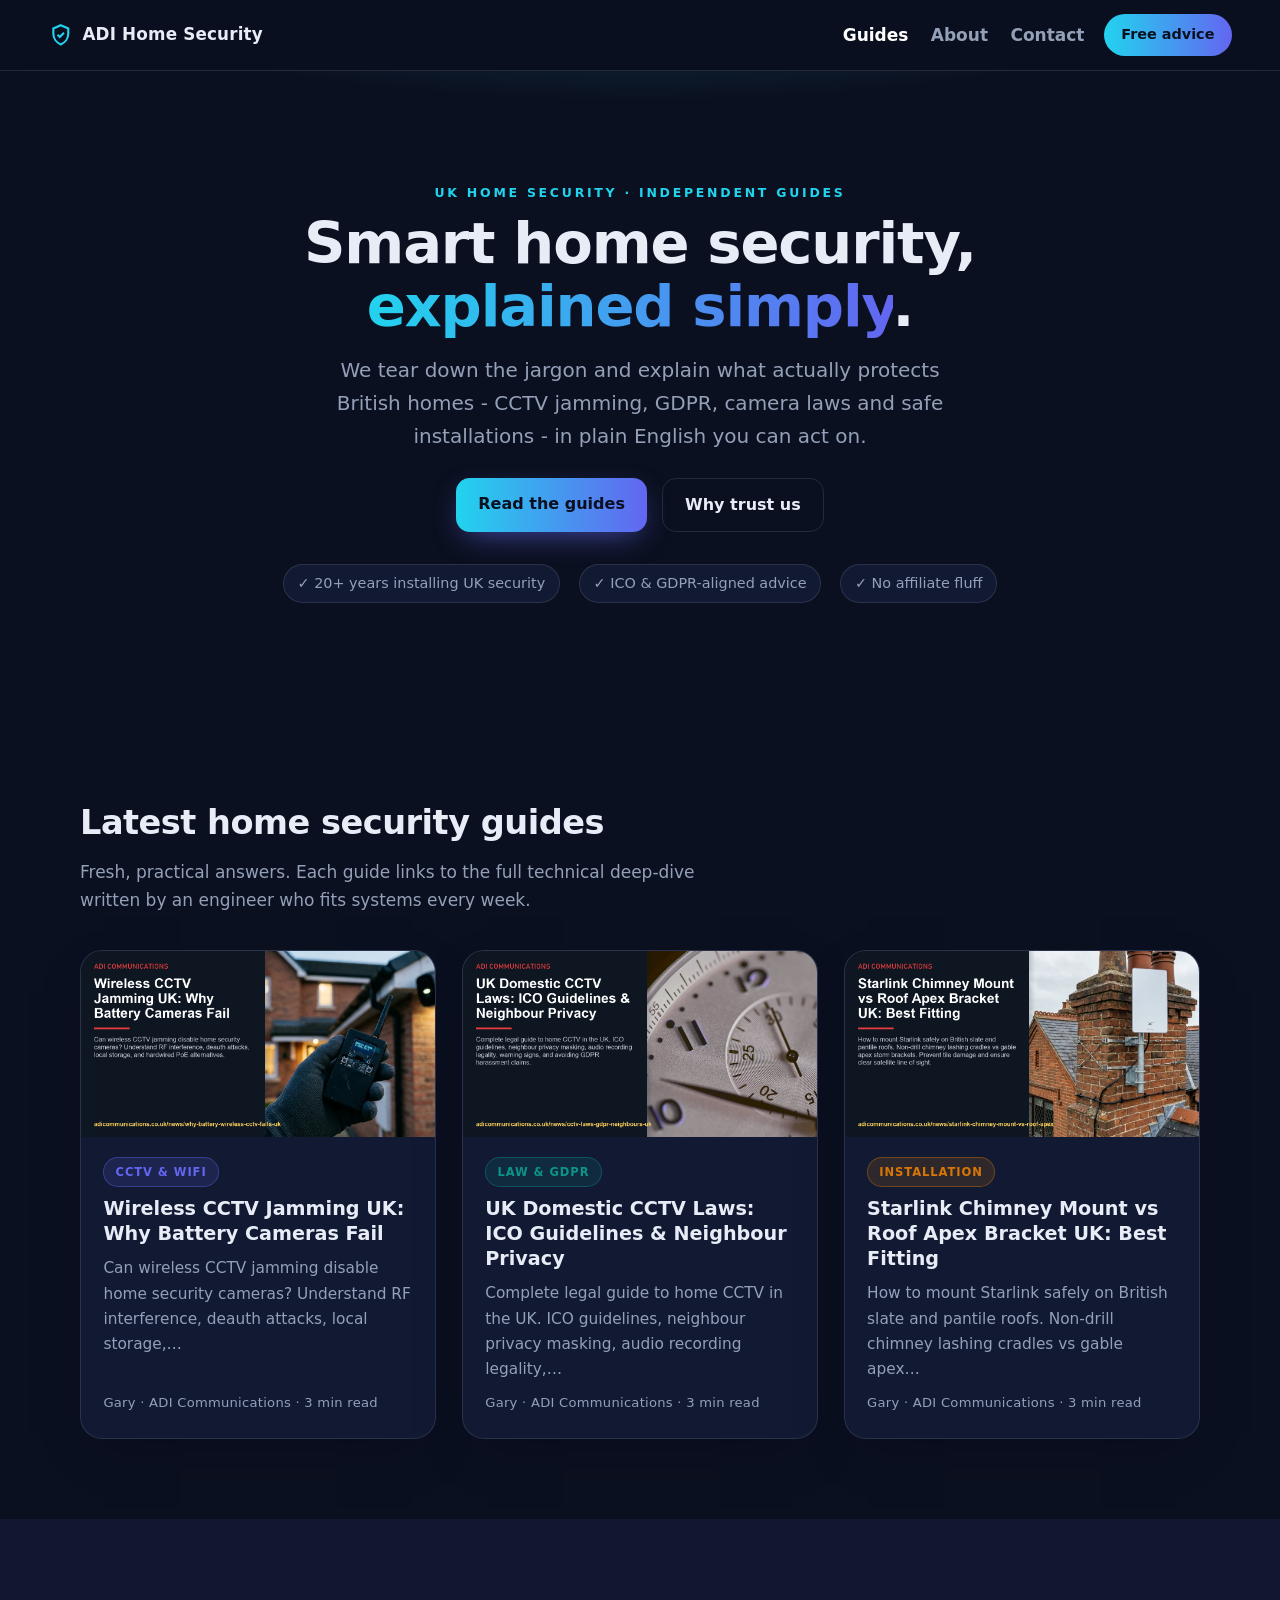
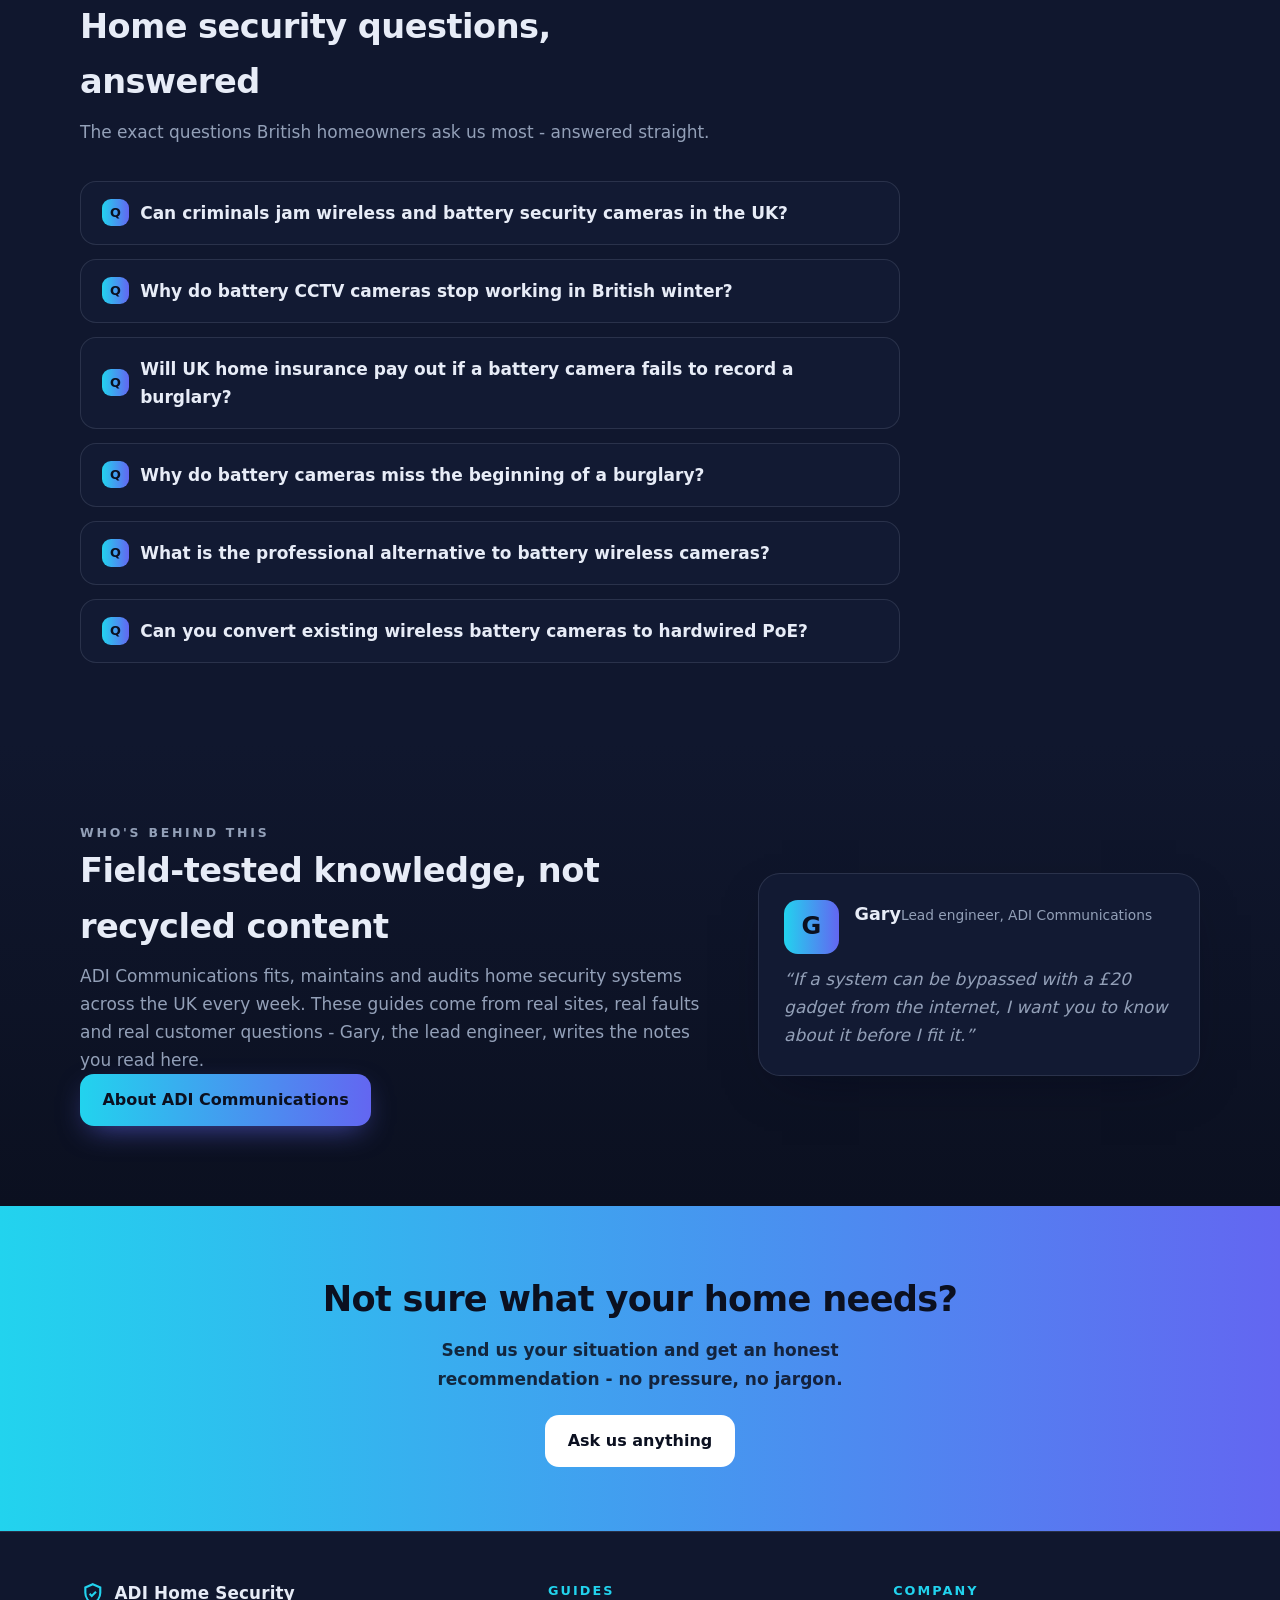
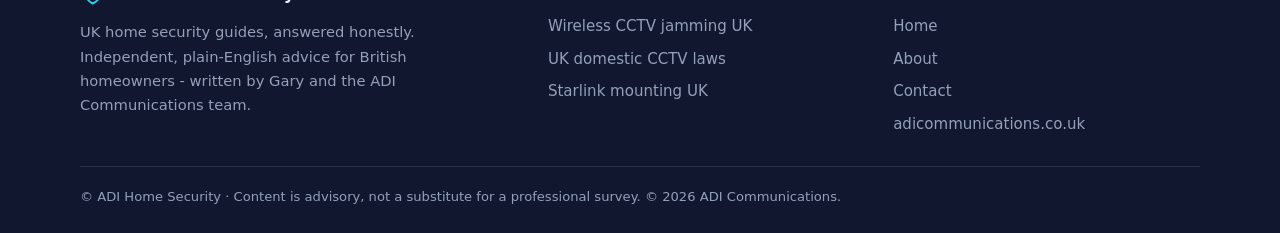
==== index.html @ a8832804 "publish index.html" ====
<!doctype html>
<html lang="en-GB">
<head>
<meta charset="utf-8">
<meta name="viewport" content="width=device-width,initial-scale=1">
<title>ADI Home Security - UK home security guides, answered honestly</title>
<meta name="description" content="Independent UK home security guides: CCTV jamming, GDPR camera laws, Starlink mounting and more - explained in plain English by ADI Communications.">
<link rel="canonical" href="https://aiagent1510.github.io/home-security/">
<meta name="robots" content="index, follow, max-image-preview:large">
<meta name="theme-color" content="#0b1020">
<meta property="og:type" content="website">
<meta property="og:site_name" content="ADI Home Security">
<meta property="og:title" content="ADI Home Security - UK home security guides, answered honestly">
<meta property="og:description" content="Independent UK home security guides: CCTV jamming, GDPR camera laws, Starlink mounting and more - explained in plain English by ADI Communications.">
<meta property="og:url" content="https://aiagent1510.github.io/home-security/">
<meta property="og:image" content="https://aiagent1510.github.io/home-security/assets/og-home.png">
<meta property="og:locale" content="en_GB">
<meta name="twitter:card" content="summary_large_image">
<meta name="twitter:title" content="ADI Home Security - UK home security guides, answered honestly">
<meta name="twitter:description" content="Independent UK home security guides: CCTV jamming, GDPR camera laws, Starlink mounting and more - explained in plain English by ADI Communications.">
<meta name="twitter:image" content="https://aiagent1510.github.io/home-security/assets/og-home.png">
<link rel="icon" href="assets/favicon.svg" type="image/svg+xml">
<link rel="stylesheet" href="assets/style.css">
<link rel="alternate" type="application/rss+xml" title="ADI Home Security" href="https://aiagent1510.github.io/home-security/feed.xml">
<script type="application/ld+json">[{"@context":"https://schema.org","@type":"WebSite","name":"ADI Home Security","url":"https://aiagent1510.github.io/home-security","inLanguage":"en-GB","publisher":{"@type":"Organization","name":"ADI Communications","url":"https://adicommunications.co.uk/"}},{"@context":"https://schema.org","@type":"Organization","name":"ADI Communications","url":"https://adicommunications.co.uk/","logo":{"@type":"ImageObject","url":"https://aiagent1510.github.io/home-security/assets/favicon.svg"},"sameAs":["https://adicommunications.co.uk/","https://cctvinstaller.tumblr.com/"]},{"@context":"https://schema.org","@type":"FAQPage","mainEntity":[{"@type":"Question","name":"Can criminals jam wireless and battery security cameras in the UK?","acceptedAnswer":{"@type":"Answer","text":"Yes. Portable 2.4GHz radio frequency jammers and de-authentication transmitters flood the unlicensed wireless spectrum with disconnect packets. This severs the camera's communication with the broadband router before cloud video upload starts, preventing alerts and leaving zero evidence."}},{"@type":"Question","name":"Why do battery CCTV cameras stop working in British winter?","acceptedAnswer":{"@type":"Answer","text":"Low temperatures thicken the liquid electrolyte in lithium-ion cells, increasing internal resistance and accelerating voltage drop under load. Furthermore, battery management firmware disables solar and mains charging below 0°C to prevent permanent lithium plating, causing battery cameras to deplete rapidly in cold snaps."}},{"@type":"Question","name":"Will UK home insurance pay out if a battery camera fails to record a burglary?","acceptedAnswer":{"@type":"Answer","text":"Standard claims are settled based on physical evidence of forced entry, but policies with specific CCTV warranties require declared security systems to be maintained in working order. If equipment was uncharged or unmaintained, loss adjusters may review policy condition compliance. Check your individual policy schedule."}},{"@type":"Question","name":"Why do battery cameras miss the beginning of a burglary?","acceptedAnswer":{"@type":"Answer","text":"To conserve battery power, wireless cameras sleep until their passive infrared sensor detects thermal movement. Waking the camera, establishing a Wi-Fi handshake, and negotiating cloud encryption takes two to four seconds, by which time an intruder has already walked past the lens."}},{"@type":"Question","name":"What is the professional alternative to battery wireless cameras?","acceptedAnswer":{"@type":"Answer","text":"Hardwired Power over Ethernet Cat6 cameras powered continuously by a central Network Video Recorder. Solid copper cabling isolates video data from over-the-air RF interference, operates down to minus 30 degrees Celsius, records 24/7 without cloud subscriptions, and provides high-bitrate 4K colour night surveillance."}},{"@type":"Question","name":"Can you convert existing wireless battery cameras to hardwired PoE?","acceptedAnswer":{"@type":"Answer","text":"Generally no. Consumer battery cameras lack an RJ45 Ethernet port. The sensible approach is replacing vulnerable exterior perimeter cameras with commercial PoE 4K IP cameras while retaining a wireless video doorbell purely for daytime visitor convenience."}}]}]</script>
</head>
<body>
<header class="sitehead">
  <a class="brand" href="index.html" aria-label="ADI Home Security home">
    <svg class="logo" viewBox="0 0 24 24" fill="none" stroke="currentColor" stroke-width="2" aria-hidden="true"><path d="M12 3l7 3v5c0 4.5-3 8.4-7 10-4-1.6-7-5.5-7-10V6l7-3z"/><path d="M9 12l2 2 4-4"/></svg>
    <span>ADI Home Security</span>
  </a>
  <nav class="nav" aria-label="Main">
    <a href="index.html" class="on">Guides</a>
    <a href="about.html" class="">About</a>
    <a href="contact.html" class="">Contact</a>
  </nav>
  <a class="cta" href="contact.html">Free advice</a>
</header>

<main>
<section class="hero">
  <div class="glow" aria-hidden="true"></div>
  <div class="hero-in">
    <p class="eyebrow">UK Home Security · Independent Guides</p>
    <h1>Smart home security, <span class="grad">explained simply</span>.</h1>
    <p class="lede">We tear down the jargon and explain what actually protects British homes - CCTV jamming, GDPR, camera laws and safe installations - in plain English you can act on.</p>
    <div class="hero-actions">
      <a class="btn btn-primary" href="#guides">Read the guides</a>
      <a class="btn btn-ghost" href="about.html">Why trust us</a>
    </div>
    <div class="trust" aria-label="Reasons to trust ADI">
      <span>✓ 20+ years installing UK security</span>
      <span>✓ ICO &amp; GDPR-aligned advice</span>
      <span>✓ No affiliate fluff</span>
    </div>
  </div>
</section>

<section class="band" aria-label="Guides">
  <div class="wrap">
    <div class="sec-head">
      <h2 id="guides">Latest home security guides</h2>
      <p>Fresh, practical answers. Each guide links to the full technical deep-dive written by an engineer who fits systems every week.</p>
    </div>
    <div class="grid"><article class="card">
  <a class="card-img" href="news/why-battery-wireless-cctv-fails-uk/" aria-label="Read: Wireless CCTV Jamming UK: Why Battery Cameras Fail"><img src="assets/og-why-battery-wireless-cctv-fails-uk.png" alt="Wireless CCTV Jamming UK: Why Battery Cameras Fail" loading="lazy" width="1200" height="630"></a>
  <div class="card-body">
    <span class="chip" style="--c:#6366f1">CCTV &amp; WiFi</span>
    <h3><a href="news/why-battery-wireless-cctv-fails-uk/">Wireless CCTV Jamming UK: Why Battery Cameras Fail</a></h3>
    <p>Can wireless CCTV jamming disable home security cameras? Understand RF interference, deauth attacks, local storage,…</p>
    <div class="meta">Gary · ADI Communications · 3 min read</div>
  </div>
</article><article class="card">
  <a class="card-img" href="news/cctv-laws-gdpr-neighbours-uk/" aria-label="Read: UK Domestic CCTV Laws: ICO Guidelines &amp; Neighbour Privacy"><img src="assets/og-cctv-laws-gdpr-neighbours-uk.png" alt="UK Domestic CCTV Laws: ICO Guidelines &amp; Neighbour Privacy" loading="lazy" width="1200" height="630"></a>
  <div class="card-body">
    <span class="chip" style="--c:#0d9488">Law &amp; GDPR</span>
    <h3><a href="news/cctv-laws-gdpr-neighbours-uk/">UK Domestic CCTV Laws: ICO Guidelines &amp; Neighbour Privacy</a></h3>
    <p>Complete legal guide to home CCTV in the UK. ICO guidelines, neighbour privacy masking, audio recording legality,…</p>
    <div class="meta">Gary · ADI Communications · 3 min read</div>
  </div>
</article><article class="card">
  <a class="card-img" href="news/starlink-chimney-mount-vs-roof-apex/" aria-label="Read: Starlink Chimney Mount vs Roof Apex Bracket UK: Best Fitting"><img src="assets/og-starlink-chimney-mount-vs-roof-apex.png" alt="Starlink Chimney Mount vs Roof Apex Bracket UK: Best Fitting" loading="lazy" width="1200" height="630"></a>
  <div class="card-body">
    <span class="chip" style="--c:#d97706">Installation</span>
    <h3><a href="news/starlink-chimney-mount-vs-roof-apex/">Starlink Chimney Mount vs Roof Apex Bracket UK: Best Fitting</a></h3>
    <p>How to mount Starlink safely on British slate and pantile roofs. Non-drill chimney lashing cradles vs gable apex…</p>
    <div class="meta">Gary · ADI Communications · 3 min read</div>
  </div>
</article></div>
  </div>
</section>

<section class="band alt" aria-label="Home security questions answered">
  <div class="wrap">
    <div class="sec-head">
      <h2>Home security questions, answered</h2>
      <p>The exact questions British homeowners ask us most - answered straight.</p>
    </div>
    <div class="faqlist"><details class="faq"><summary>Can criminals jam wireless and battery security cameras in the UK?</summary><p>Yes. Portable 2.4GHz radio frequency jammers and de-authentication transmitters flood the unlicensed wireless spectrum with disconnect packets. This severs the camera&#x27;s communication with the broadband router before cloud video upload starts, preventing alerts and leaving zero evidence.</p></details><details class="faq"><summary>Why do battery CCTV cameras stop working in British winter?</summary><p>Low temperatures thicken the liquid electrolyte in lithium-ion cells, increasing internal resistance and accelerating voltage drop under load. Furthermore, battery management firmware disables solar and mains charging below 0°C to prevent permanent lithium plating, causing battery cameras to deplete rapidly in cold snaps.</p></details><details class="faq"><summary>Will UK home insurance pay out if a battery camera fails to record a burglary?</summary><p>Standard claims are settled based on physical evidence of forced entry, but policies with specific CCTV warranties require declared security systems to be maintained in working order. If equipment was uncharged or unmaintained, loss adjusters may review policy condition compliance. Check your individual policy schedule.</p></details><details class="faq"><summary>Why do battery cameras miss the beginning of a burglary?</summary><p>To conserve battery power, wireless cameras sleep until their passive infrared sensor detects thermal movement. Waking the camera, establishing a Wi-Fi handshake, and negotiating cloud encryption takes two to four seconds, by which time an intruder has already walked past the lens.</p></details><details class="faq"><summary>What is the professional alternative to battery wireless cameras?</summary><p>Hardwired Power over Ethernet Cat6 cameras powered continuously by a central Network Video Recorder. Solid copper cabling isolates video data from over-the-air RF interference, operates down to minus 30 degrees Celsius, records 24/7 without cloud subscriptions, and provides high-bitrate 4K colour night surveillance.</p></details><details class="faq"><summary>Can you convert existing wireless battery cameras to hardwired PoE?</summary><p>Generally no. Consumer battery cameras lack an RJ45 Ethernet port. The sensible approach is replacing vulnerable exterior perimeter cameras with commercial PoE 4K IP cameras while retaining a wireless video doorbell purely for daytime visitor convenience.</p></details></div>
  </div>
</section>

<section class="band about-band" aria-label="About ADI Communications">
  <div class="wrap about-grid">
    <div class="about-txt">
      <p class="eyebrow">Who's behind this</p>
      <h2>Field-tested knowledge, not recycled content</h2>
      <p>ADI Communications fits, maintains and audits home security systems across the UK every week. These guides come from real sites, real faults and real customer questions - Gary, the lead engineer, writes the notes you read here.</p>
      <a class="btn btn-primary" href="about.html">About ADI Communications</a>
    </div>
    <div class="about-card">
      <div class="ac-avatar">G</div>
      <div><strong>Gary</strong><span>Lead engineer, ADI Communications</span></div>
      <p>“If a system can be bypassed with a £20 gadget from the internet, I want you to know about it before I fit it.”</p>
    </div>
  </div>
</section>

<section class="cta-band">
  <div class="wrap cta-in">
    <h2>Not sure what your home needs?</h2>
    <p>Send us your situation and get an honest recommendation - no pressure, no jargon.</p>
    <a class="btn btn-light" href="contact.html">Ask us anything</a>
  </div>
</section>
</main>
<footer class="sitefoot">
  <div class="foot-grid">
    <div class="foot-a">
      <a class="brand" href="index.html"><svg class="logo" viewBox="0 0 24 24" fill="none" stroke="currentColor" stroke-width="2" aria-hidden="true"><path d="M12 3l7 3v5c0 4.5-3 8.4-7 10-4-1.6-7-5.5-7-10V6l7-3z"/><path d="M9 12l2 2 4-4"/></svg><span>ADI Home Security</span></a>
      <p>UK home security guides, answered honestly. Independent, plain-English advice for British homeowners - written by Gary and the ADI Communications team.</p>
    </div>
    <div class="foot-b"><h3>Guides</h3>
      <a href="news/why-battery-wireless-cctv-fails-uk/">Wireless CCTV jamming UK</a>
      <a href="news/cctv-laws-gdpr-neighbours-uk/">UK domestic CCTV laws</a>
      <a href="news/starlink-chimney-mount-vs-roof-apex/">Starlink mounting UK</a>
    </div>
    <div class="foot-c"><h3>Company</h3>
      <a href="index.html">Home</a><a href="about.html">About</a><a href="contact.html">Contact</a>
      <a href="https://adicommunications.co.uk/">adicommunications.co.uk</a>
    </div>
  </div>
  <p class="legal">© ADI Home Security · Content is advisory, not a substitute for a professional survey. © 2026 ADI Communications.</p>
</footer>
</body>
</html>
---- assets/style.css ----
:root {
  --ink:#0b1020; --ink2:#10172e; --panel:#121a33; --line:rgba(148,163,184,.18);
  --txt:#e7ecf7; --mut:#93a0b8; --grad:linear-gradient(90deg,#22d3ee,#6366f1);
  --acc:#22d3ee; --ind:#6366f1; --amber:#fbbf24;
  --radius:22px; --shadow:0 18px 50px -24px rgba(2,6,23,.55);
  --ff:ui-sans-serif,system-ui,-apple-system,"Segoe UI",Roboto,Arial,sans-serif;
}
*{box-sizing:border-box;margin:0;padding:0}
html{scroll-behavior:smooth;-webkit-text-size-adjust:100%}
body{font-family:var(--ff);background:var(--ink);color:var(--txt);line-height:1.65;font-size:17px}
img{max-width:100%;display:block}
a{color:inherit;text-decoration:none}
::selection{background:var(--ind);color:#fff}

/* header */
.sitehead{position:sticky;top:0;z-index:50;display:flex;align-items:center;gap:1.2rem;
  padding:.9rem clamp(1rem,4vw,3rem);background:rgba(11,16,32,.78);backdrop-filter:blur(14px);-webkit-backdrop-filter:blur(14px);border-bottom:1px solid var(--line)}
.brand{display:flex;align-items:center;gap:.55rem;font-weight:800;font-size:1.05rem;letter-spacing:.01em}
.logo{width:1.6rem;height:1.6rem;color:var(--acc)}
.nav{margin-left:auto;display:flex;gap:1.4rem;font-weight:600}
.nav a{color:var(--mut);transition:color .18s}
.nav a:hover,.nav a.on{color:#fff}
.cta{background:var(--grad);color:#0b1020;font-weight:800;padding:.55rem 1.1rem;border-radius:999px;font-size:.9rem}

/* hero */
.hero{position:relative;overflow:hidden;padding:clamp(4rem,9vw,7rem) clamp(1rem,4vw,3rem);text-align:center}
.hero.small{padding:clamp(2.4rem,5vw,3.8rem) clamp(1rem,4vw,3rem)}
.glow{position:absolute;inset:-30% -20% auto;height:90%;background:radial-gradient(60% 55% at 50% 0%,rgba(99,102,241,.34),rgba(34,211,238,.14) 45%,transparent 70%);pointer-events:none}
.hero-in{position:relative;max-width:820px;margin:0 auto}
.eyebrow{font-size:.78rem;letter-spacing:.22em;text-transform:uppercase;color:var(--acc);font-weight:700}
.hero h1{font-size:clamp(2.2rem,6vw,3.6rem);line-height:1.08;font-weight:900;margin:.6rem 0 1rem;letter-spacing:-.02em}
.grad{background:var(--grad);-webkit-background-clip:text;background-clip:text;color:transparent}
.lede{color:var(--mut);font-size:clamp(1.05rem,2vw,1.25rem);max-width:640px;margin:0 auto}
.hero-actions{display:flex;gap:.9rem;justify-content:center;margin-top:1.6rem;flex-wrap:wrap}

.btn{display:inline-block;font-weight:800;padding:.8rem 1.4rem;border-radius:14px;transition:transform .15s,box-shadow .15s;font-size:1rem}
.btn:hover{transform:translateY(-2px)}
.btn-primary{background:var(--grad);color:#0b1020;box-shadow:0 10px 30px -10px rgba(99,102,241,.7)}
.btn-ghost{border:1px solid var(--line);color:var(--txt)}
.btn-dark{background:var(--panel);border:1px solid var(--line);color:var(--txt)}
.btn-light{background:#fff;color:var(--ink)}
.trust{display:flex;gap:1.2rem;justify-content:center;flex-wrap:wrap;margin-top:2rem;color:var(--mut);font-size:.9rem}
.trust span{background:var(--panel);border:1px solid var(--line);padding:.4rem .85rem;border-radius:999px}

/* bands & sections */
.band{padding:clamp(3rem,7vw,5rem) clamp(1rem,4vw,3rem)}
.band.alt{background:var(--ink2)}
.wrap{max-width:1120px;margin:0 auto}
.sec-head{max-width:640px;margin-bottom:2.2rem}
.sec-head h2,.about-txt h2,.c-card h2{font-size:clamp(1.5rem,3vw,2.1rem);letter-spacing:-.015em;margin-bottom:.5rem}
.sec-head p,.about-txt p,.c-card p{color:var(--mut)}

.grid{display:grid;grid-template-columns:repeat(auto-fit,minmax(290px,1fr));gap:1.6rem}
.card{background:var(--panel);border:1px solid var(--line);border-radius:var(--radius);overflow:hidden;display:flex;flex-direction:column;transition:transform .2s,border-color .2s;box-shadow:var(--shadow)}
.card:hover{transform:translateY(-5px);border-color:rgba(99,102,241,.6)}
.card-img{overflow:hidden;aspect-ratio:1200/630}
.card-img img{width:100%;height:100%;object-fit:cover;transition:transform .3s}
.card:hover .card-img img{transform:scale(1.04)}
.card-body{padding:1.3rem 1.4rem 1.5rem;display:flex;flex-direction:column;gap:.6rem;flex:1}
.chip{--c:#6366f1;align-self:flex-start;font-size:.72rem;font-weight:800;letter-spacing:.08em;text-transform:uppercase;color:var(--c);background:color-mix(in srgb,var(--c) 14%,transparent);border:1px solid color-mix(in srgb,var(--c) 40%,transparent);padding:.28rem .7rem;border-radius:999px}
.card h3{font-size:1.2rem;line-height:1.3}
.card h3 a:hover{color:var(--acc)}
.card p{color:var(--mut);font-size:.96rem;flex:1}
.meta{color:var(--mut);font-size:.82rem;letter-spacing:.02em}

/* faq */
.faqlist{display:flex;flex-direction:column;gap:.9rem;max-width:820px}
.faq{background:var(--panel);border:1px solid var(--line);border-radius:16px;overflow:hidden}
.faq summary{cursor:pointer;padding:1.05rem 1.3rem;font-weight:700;display:flex;align-items:center;gap:.7rem;list-style:none}
.faq summary::-webkit-details-marker{display:none}
.faq summary::before{content:"Q";flex:0 0 auto;width:1.7rem;height:1.7rem;border-radius:9px;background:var(--grad);color:#0b1020;font-weight:900;font-size:.8rem;display:grid;place-items:center}
.faq p{padding:0 1.3rem 1.1rem 3.7rem;color:var(--mut)}

/* about band */
.about-band{background:linear-gradient(180deg,var(--ink2),var(--ink))}
.about-grid{display:grid;grid-template-columns:1.3fr .9fr;gap:2.4rem;align-items:center}
.about-card{background:var(--panel);border:1px solid var(--line);border-radius:var(--radius);padding:1.6rem;display:grid;grid-template-columns:auto 1fr;gap:.7rem 1rem;box-shadow:var(--shadow)}
.ac-avatar{grid-row:span 2;width:3.4rem;height:3.4rem;border-radius:14px;background:var(--grad);color:#0b1020;font-weight:900;font-size:1.5rem;display:grid;place-items:center}
.about-card strong{font-size:1.1rem}
.about-card > div span{color:var(--mut);font-size:.86rem}
.about-card p{grid-column:1/-1;color:var(--mut);font-style:italic}

/* cta band */
.cta-band{background:var(--grad);color:#0b1020}
.cta-in{text-align:center;padding:clamp(2.5rem,6vw,4rem) 0}
.cta-in h2{font-size:clamp(1.5rem,3vw,2.2rem);letter-spacing:-.02em}
.cta-in p{margin:.5rem auto 1.4rem;max-width:520px;font-weight:600;opacity:.85}

/* article */
.crumbs{max-width:880px;margin:0 auto;padding:1.4rem clamp(1rem,4vw,3rem);color:var(--mut);font-size:.86rem;display:flex;gap:.5rem}
.crumbs a:hover{color:var(--acc)}
.article{max-width:880px;margin:0 auto;padding:0 clamp(1rem,4vw,3rem) 3rem}
.art-head h1{font-size:clamp(1.7rem,4vw,2.6rem);line-height:1.15;letter-spacing:-.02em;margin:.6rem 0 .8rem}
.art-head .lede{text-align:left;margin:0}
.art-hero{border-radius:var(--radius);margin:1.6rem 0;box-shadow:var(--shadow)}
.art-grid{display:grid;grid-template-columns:1fr 260px;gap:2rem;align-items:start}
.art-body h2{font-size:1.45rem;margin:2.2rem 0 .9rem}
.art-body p{color:var(--mut);margin-bottom:1rem}
.covers{list-style:none;display:flex;flex-direction:column;gap:.55rem;margin:0 0 1.4rem}
.covers li{background:var(--panel);border:1px solid var(--line);border-radius:12px;padding:.75rem 1rem;color:var(--txt);font-size:.95rem}
.covers li::before{content:"→ ";color:var(--acc);font-weight:800}
.related{margin-top:2.2rem;padding-top:1.2rem;border-top:1px solid var(--line);color:var(--mut);font-size:.9rem}
.chip-link{display:inline-block;margin:.4rem .5rem 0 0;background:var(--panel);border:1px solid var(--line);padding:.4rem .8rem;border-radius:999px;color:var(--txt)}
.chip-link:hover{border-color:var(--ind)}
.art-aside{position:sticky;top:5.5rem;display:flex;flex-direction:column;gap:1rem}
.aside-card{background:var(--panel);border:1px solid var(--line);border-radius:18px;padding:1.3rem;display:flex;flex-direction:column;gap:.35rem}
.aside-card strong{font-size:1.05rem}
.aside-card span{color:var(--mut);font-size:.85rem}
.aside-card p{color:var(--mut);font-size:.9rem;margin-top:.5rem;font-style:italic}
.aside-cta{text-align:center}

/* contact / about prose */
.contact-grid{display:grid;grid-template-columns:repeat(auto-fit,minmax(260px,1fr));gap:1.4rem}
.c-card{background:var(--panel);border:1px solid var(--line);border-radius:var(--radius);padding:1.8rem;display:flex;flex-direction:column;gap:1rem;align-items:flex-start}
.prose{max-width:760px}
.prose h2{font-size:1.5rem;margin:1.8rem 0 .7rem}
.prose p{color:var(--mut);margin-bottom:1rem}

/* footer */
.sitefoot{border-top:1px solid var(--line);background:var(--ink2);padding:3rem clamp(1rem,4vw,3rem) 1.6rem}
.foot-grid{max-width:1120px;margin:0 auto;display:grid;grid-template-columns:1.4fr 1fr 1fr;gap:2.4rem}
.sitefoot .brand{margin-bottom:.8rem}
.foot-a p{color:var(--mut);font-size:.92rem;max-width:36ch}
.foot-b,.foot-c{display:flex;flex-direction:column;gap:.5rem}
.sitefoot h3{font-size:.8rem;text-transform:uppercase;letter-spacing:.16em;color:var(--acc);margin-bottom:.3rem}
.foot-b a,.foot-c a{color:var(--mut);font-size:.94rem}
.foot-b a:hover,.foot-c a:hover{color:#fff}
.legal{max-width:1120px;margin:1.8rem auto 0;padding-top:1.2rem;border-top:1px solid var(--line);color:var(--mut);font-size:.82rem}

@media (max-width:840px){
  .about-grid,.art-grid{grid-template-columns:1fr}
  .art-aside{position:static}
  .foot-grid{grid-template-columns:1fr 1fr}
  .nav{gap:.9rem;font-size:.92rem}
  .cta{display:none}
}
@media (max-width:520px){
  .foot-grid{grid-template-columns:1fr}
  .trust{gap:.6rem}
}
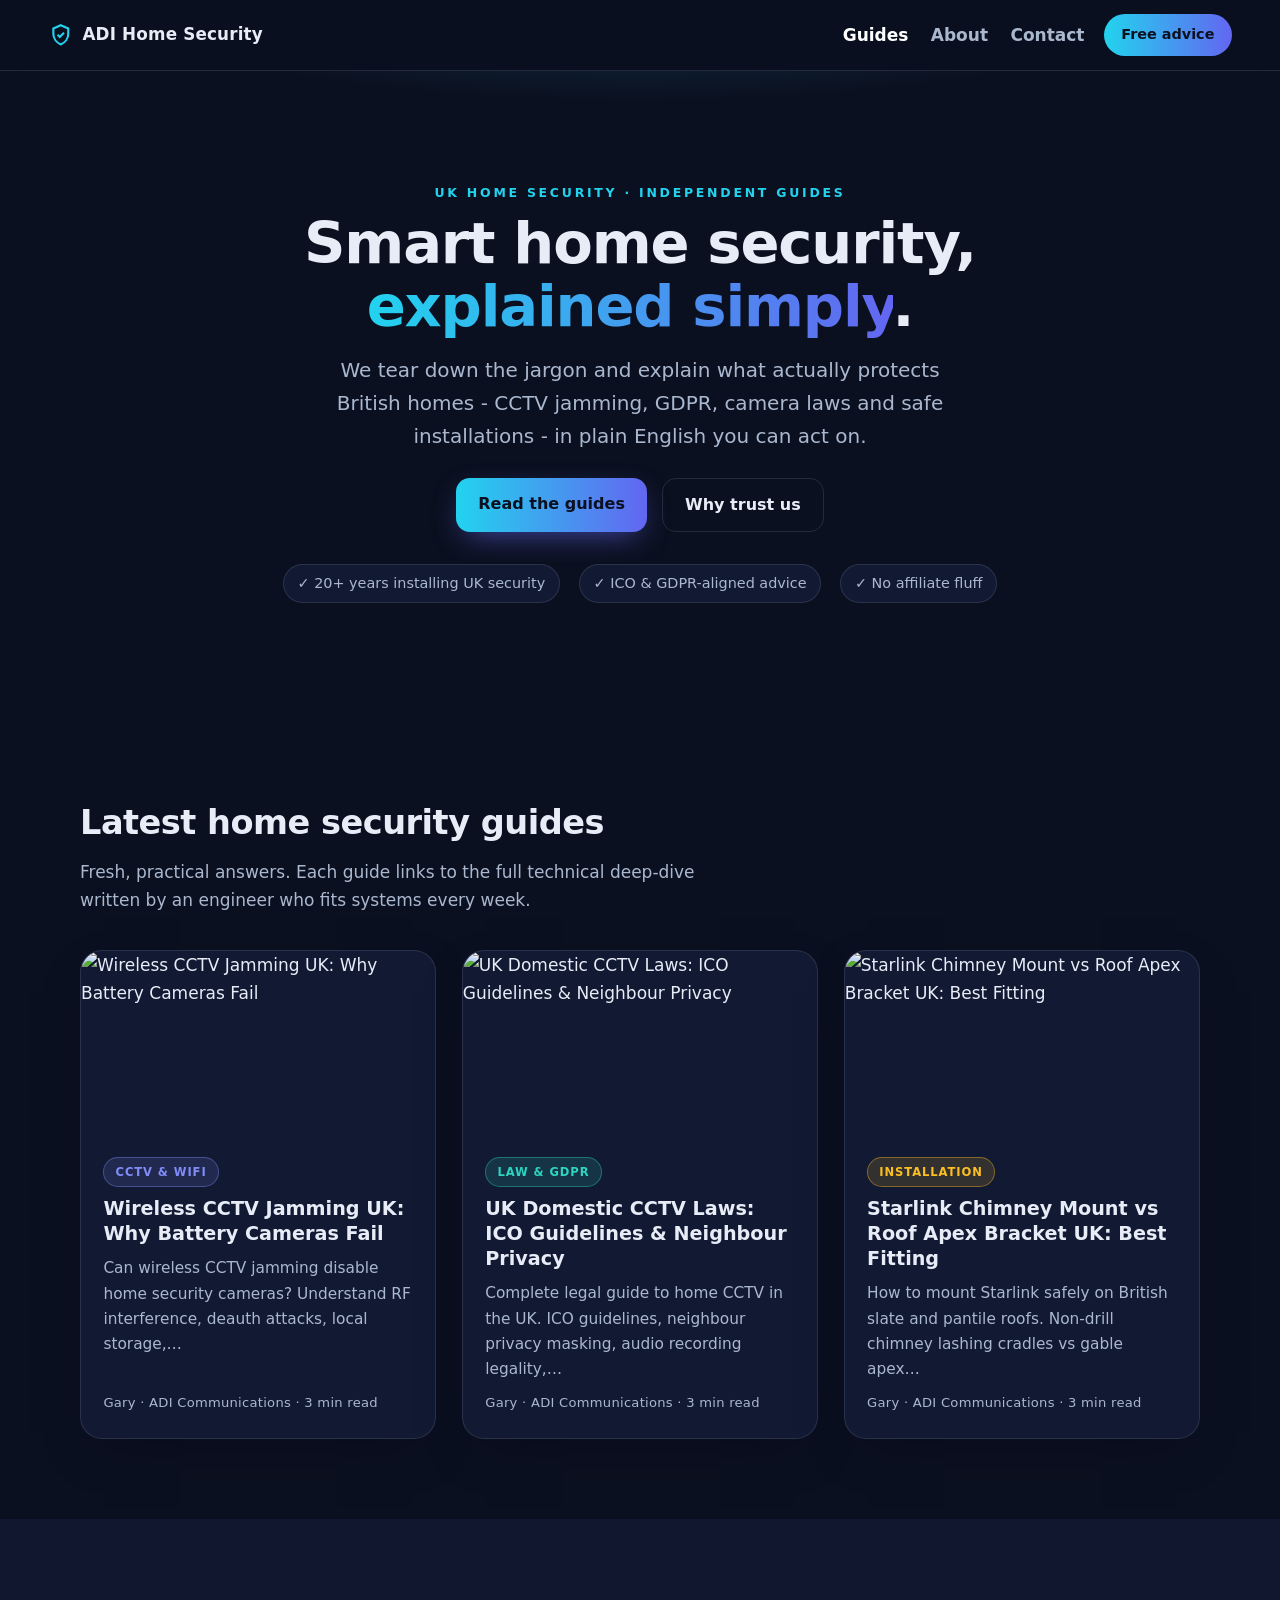
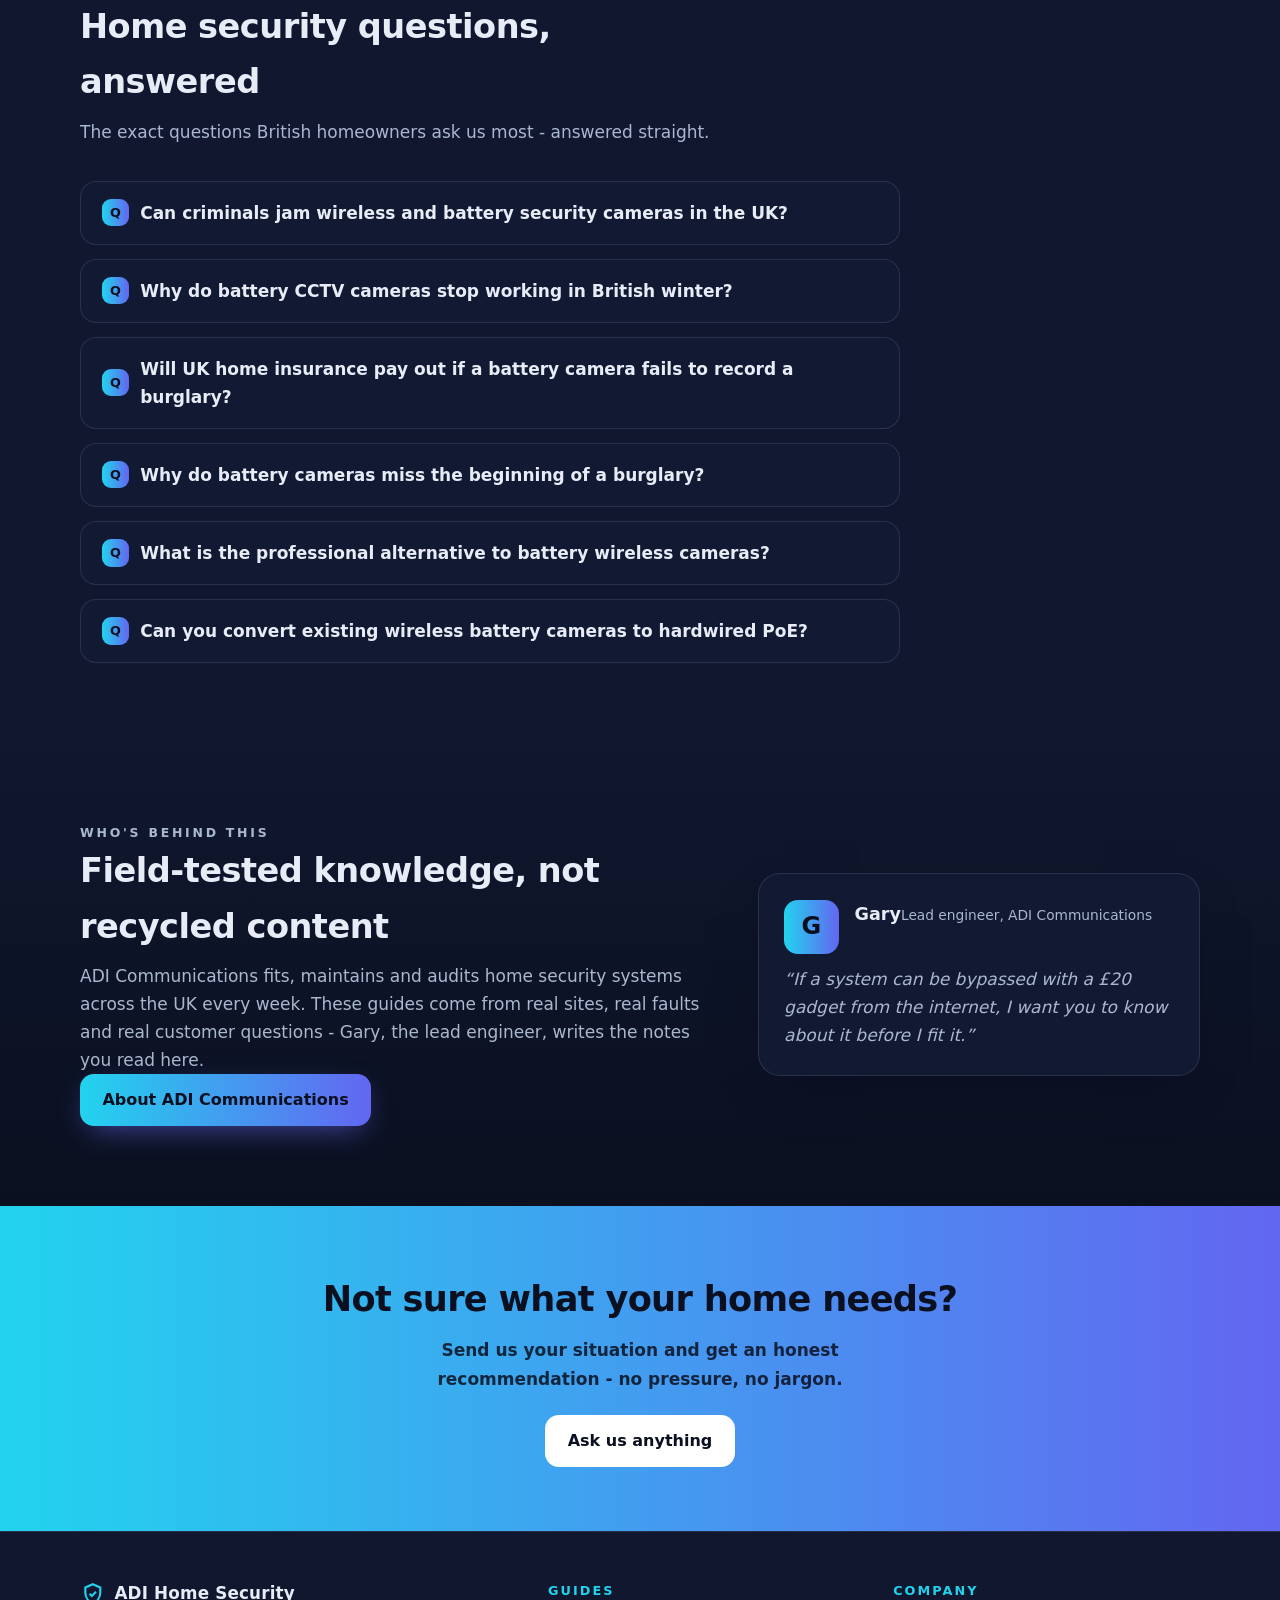
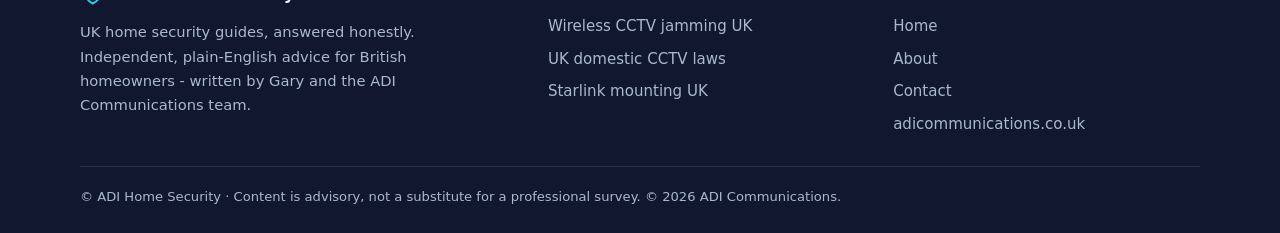
==== commit d5b0e788: "responsive hero + img srcset" ====
--- a/index.html
+++ b/index.html
@@ -64,25 +64,25 @@
       <p>Fresh, practical answers. Each guide links to the full technical deep-dive written by an engineer who fits systems every week.</p>
     </div>
     <div class="grid"><article class="card">
-  <a class="card-img" href="news/why-battery-wireless-cctv-fails-uk/" aria-label="Read: Wireless CCTV Jamming UK: Why Battery Cameras Fail"><img src="assets/og-why-battery-wireless-cctv-fails-uk.png" alt="Wireless CCTV Jamming UK: Why Battery Cameras Fail" loading="lazy" width="1200" height="630"></a>
+  <a class="card-img" href="news/why-battery-wireless-cctv-fails-uk/" aria-label="Read: Wireless CCTV Jamming UK: Why Battery Cameras Fail"><img src="assets/og-why-battery-wireless-cctv-fails-uk.png" srcset="assets/og-why-battery-wireless-cctv-fails-uk-640.jpg 640w, assets/og-why-battery-wireless-cctv-fails-uk.png 1200w" sizes="(max-width:840px) 92vw, 340px" alt="Wireless CCTV Jamming UK: Why Battery Cameras Fail" loading="lazy" width="640" height="336"></a>
   <div class="card-body">
-    <span class="chip" style="--c:#6366f1">CCTV &amp; WiFi</span>
+    <span class="chip" style="--c:#818cf8">CCTV &amp; WiFi</span>
     <h3><a href="news/why-battery-wireless-cctv-fails-uk/">Wireless CCTV Jamming UK: Why Battery Cameras Fail</a></h3>
     <p>Can wireless CCTV jamming disable home security cameras? Understand RF interference, deauth attacks, local storage,…</p>
     <div class="meta">Gary · ADI Communications · 3 min read</div>
   </div>
 </article><article class="card">
-  <a class="card-img" href="news/cctv-laws-gdpr-neighbours-uk/" aria-label="Read: UK Domestic CCTV Laws: ICO Guidelines &amp; Neighbour Privacy"><img src="assets/og-cctv-laws-gdpr-neighbours-uk.png" alt="UK Domestic CCTV Laws: ICO Guidelines &amp; Neighbour Privacy" loading="lazy" width="1200" height="630"></a>
+  <a class="card-img" href="news/cctv-laws-gdpr-neighbours-uk/" aria-label="Read: UK Domestic CCTV Laws: ICO Guidelines &amp; Neighbour Privacy"><img src="assets/og-cctv-laws-gdpr-neighbours-uk.png" srcset="assets/og-cctv-laws-gdpr-neighbours-uk-640.jpg 640w, assets/og-cctv-laws-gdpr-neighbours-uk.png 1200w" sizes="(max-width:840px) 92vw, 340px" alt="UK Domestic CCTV Laws: ICO Guidelines &amp; Neighbour Privacy" loading="lazy" width="640" height="336"></a>
   <div class="card-body">
-    <span class="chip" style="--c:#0d9488">Law &amp; GDPR</span>
+    <span class="chip" style="--c:#2dd4bf">Law &amp; GDPR</span>
     <h3><a href="news/cctv-laws-gdpr-neighbours-uk/">UK Domestic CCTV Laws: ICO Guidelines &amp; Neighbour Privacy</a></h3>
     <p>Complete legal guide to home CCTV in the UK. ICO guidelines, neighbour privacy masking, audio recording legality,…</p>
     <div class="meta">Gary · ADI Communications · 3 min read</div>
   </div>
 </article><article class="card">
-  <a class="card-img" href="news/starlink-chimney-mount-vs-roof-apex/" aria-label="Read: Starlink Chimney Mount vs Roof Apex Bracket UK: Best Fitting"><img src="assets/og-starlink-chimney-mount-vs-roof-apex.png" alt="Starlink Chimney Mount vs Roof Apex Bracket UK: Best Fitting" loading="lazy" width="1200" height="630"></a>
+  <a class="card-img" href="news/starlink-chimney-mount-vs-roof-apex/" aria-label="Read: Starlink Chimney Mount vs Roof Apex Bracket UK: Best Fitting"><img src="assets/og-starlink-chimney-mount-vs-roof-apex.png" srcset="assets/og-starlink-chimney-mount-vs-roof-apex-640.jpg 640w, assets/og-starlink-chimney-mount-vs-roof-apex.png 1200w" sizes="(max-width:840px) 92vw, 340px" alt="Starlink Chimney Mount vs Roof Apex Bracket UK: Best Fitting" loading="lazy" width="640" height="336"></a>
   <div class="card-body">
-    <span class="chip" style="--c:#d97706">Installation</span>
+    <span class="chip" style="--c:#fbbf24">Installation</span>
     <h3><a href="news/starlink-chimney-mount-vs-roof-apex/">Starlink Chimney Mount vs Roof Apex Bracket UK: Best Fitting</a></h3>
     <p>How to mount Starlink safely on British slate and pantile roofs. Non-drill chimney lashing cradles vs gable apex…</p>
     <div class="meta">Gary · ADI Communications · 3 min read</div>
--- a/assets/style.css
+++ b/assets/style.css
@@ -1,6 +1,6 @@
 :root {
   --ink:#0b1020; --ink2:#10172e; --panel:#121a33; --line:rgba(148,163,184,.18);
-  --txt:#e7ecf7; --mut:#93a0b8; --grad:linear-gradient(90deg,#22d3ee,#6366f1);
+  --txt:#e7ecf7; --mut:#aab8cf; --grad:linear-gradient(90deg,#22d3ee,#6366f1);
   --acc:#22d3ee; --ind:#6366f1; --amber:#fbbf24;
   --radius:22px; --shadow:0 18px 50px -24px rgba(2,6,23,.55);
   --ff:ui-sans-serif,system-ui,-apple-system,"Segoe UI",Roboto,Arial,sans-serif;
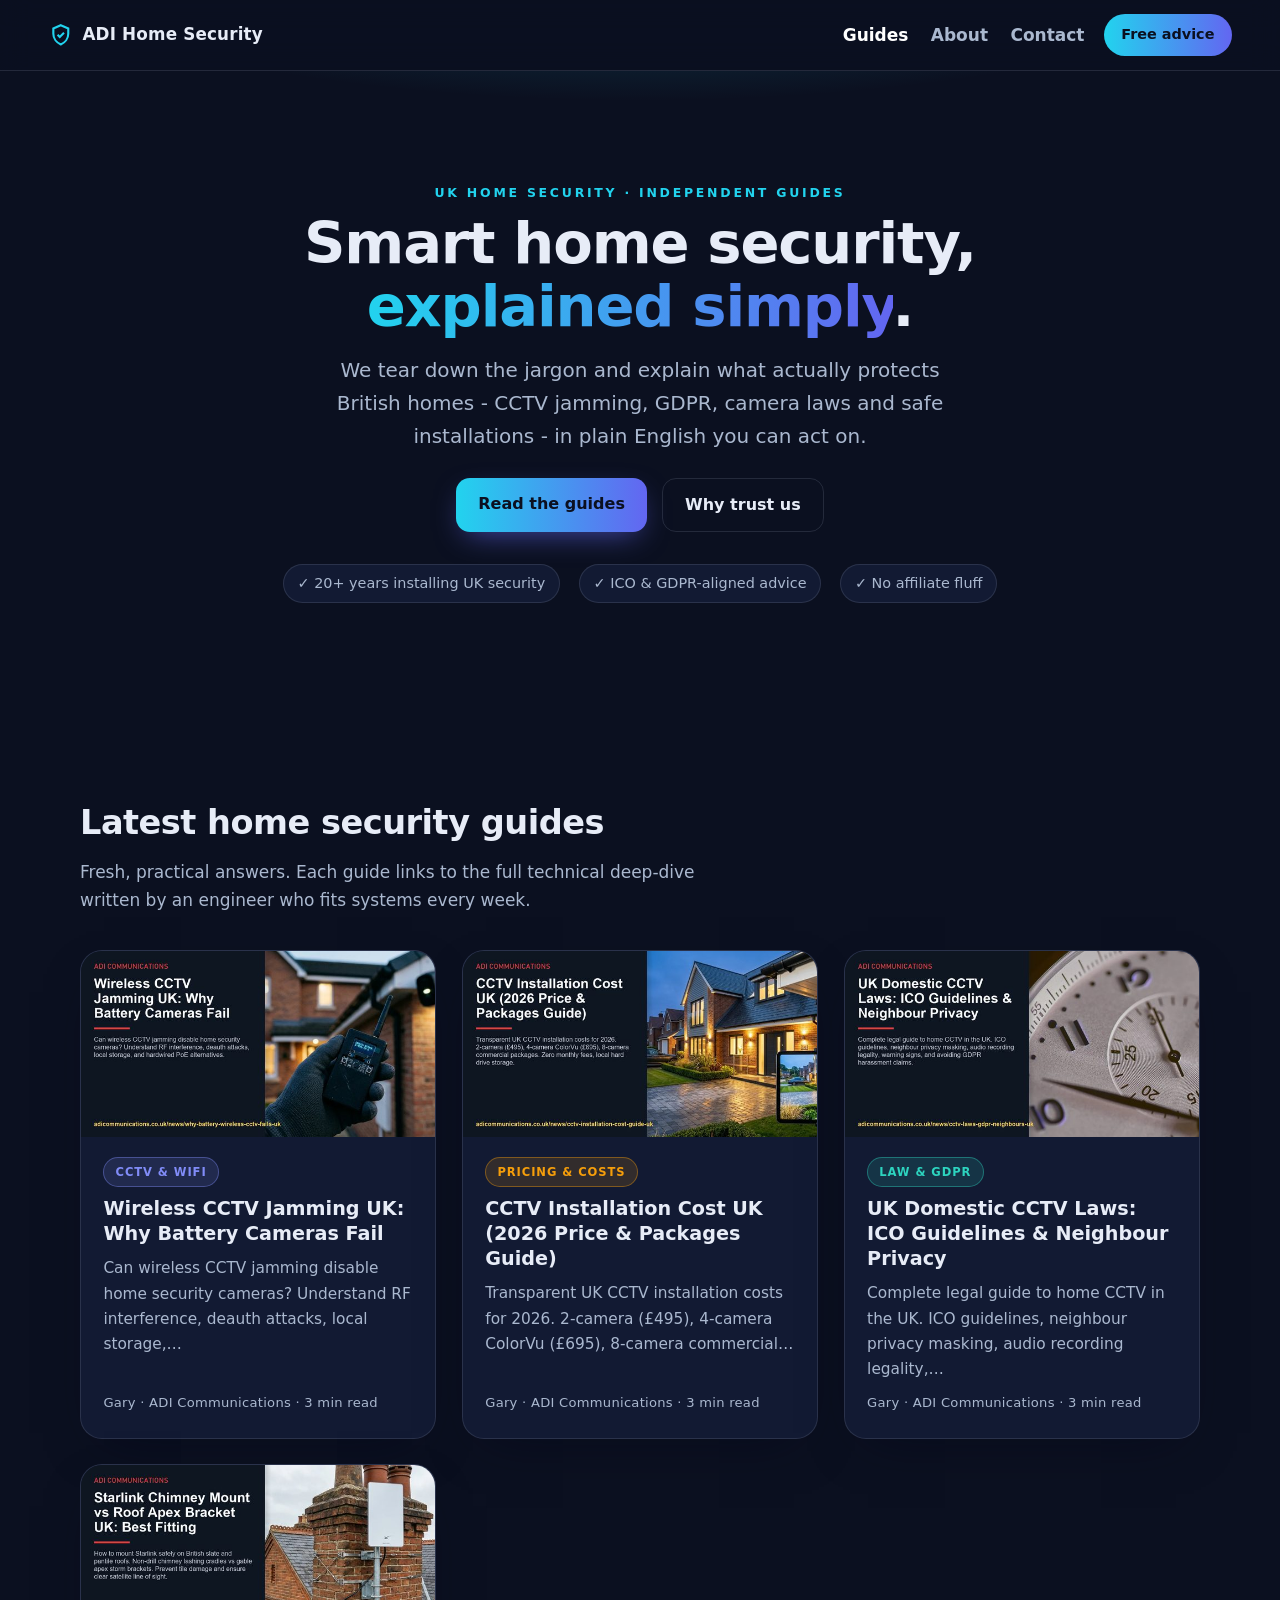
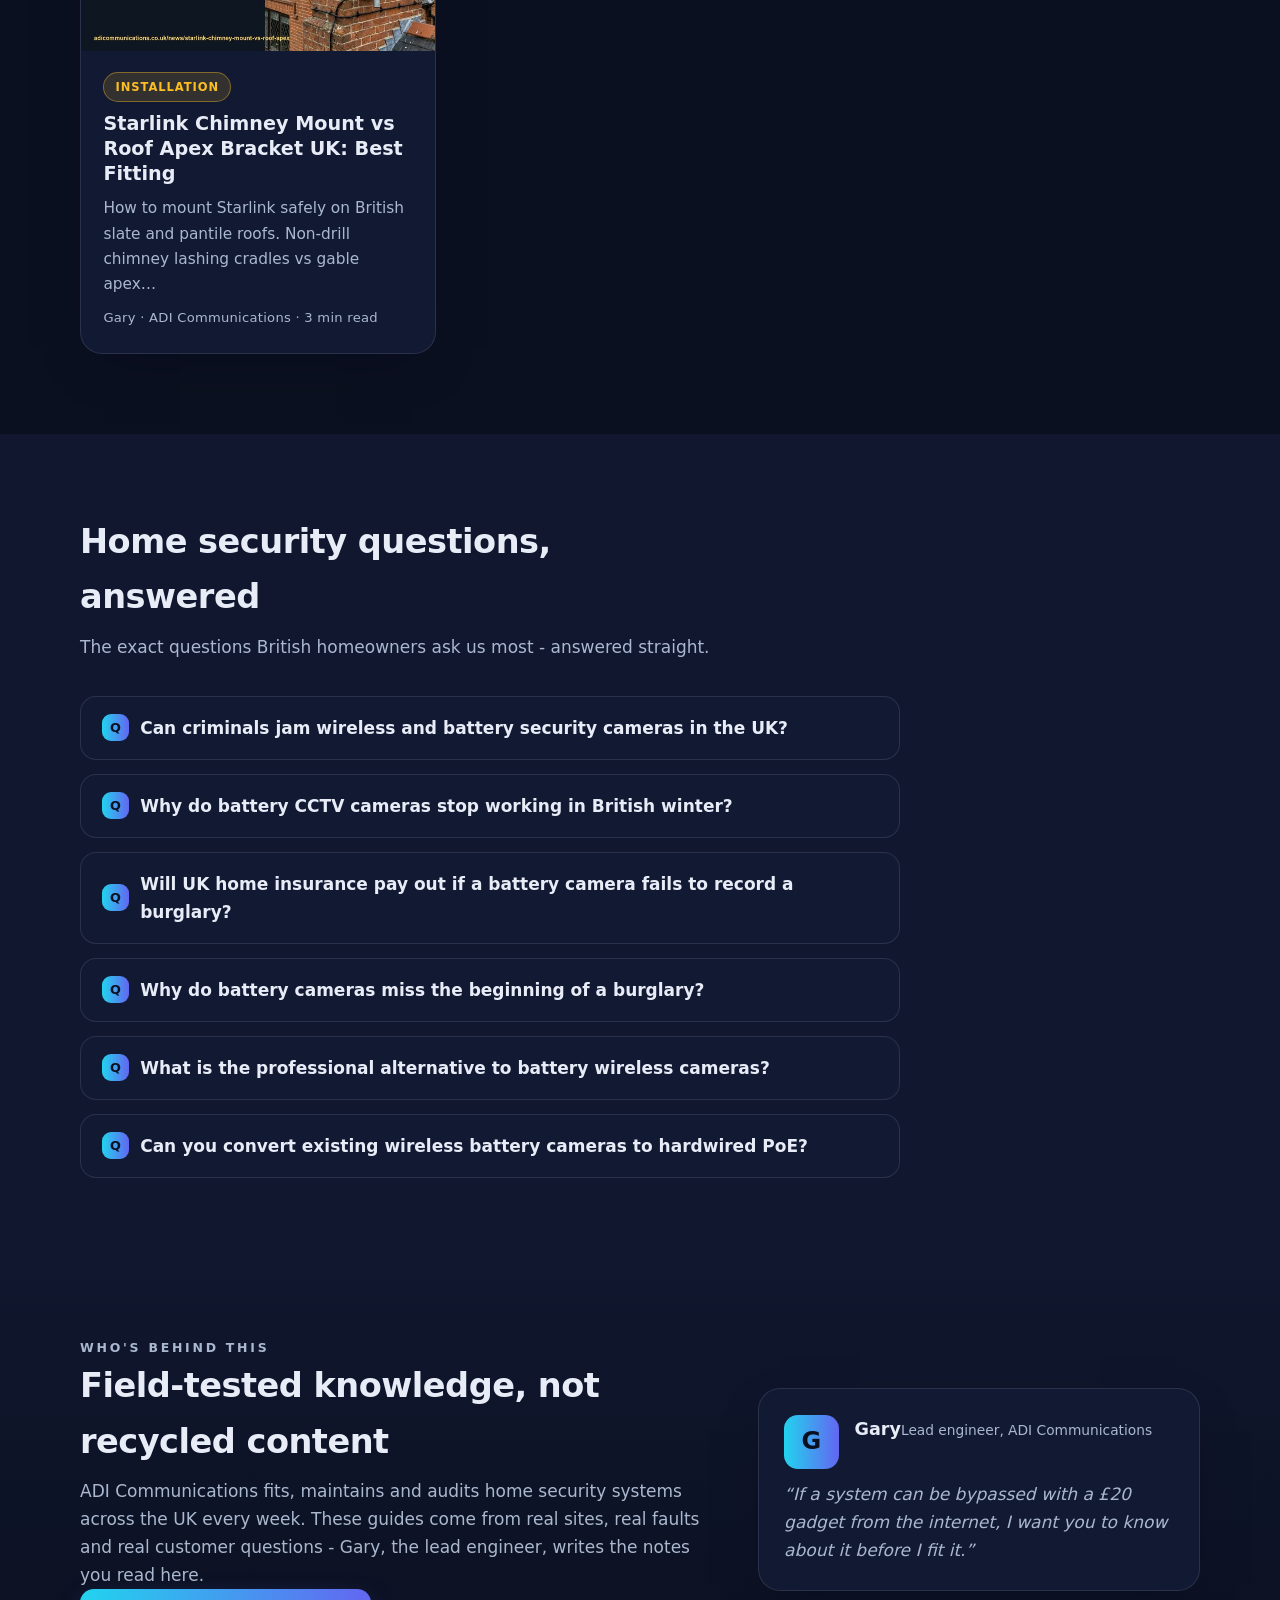
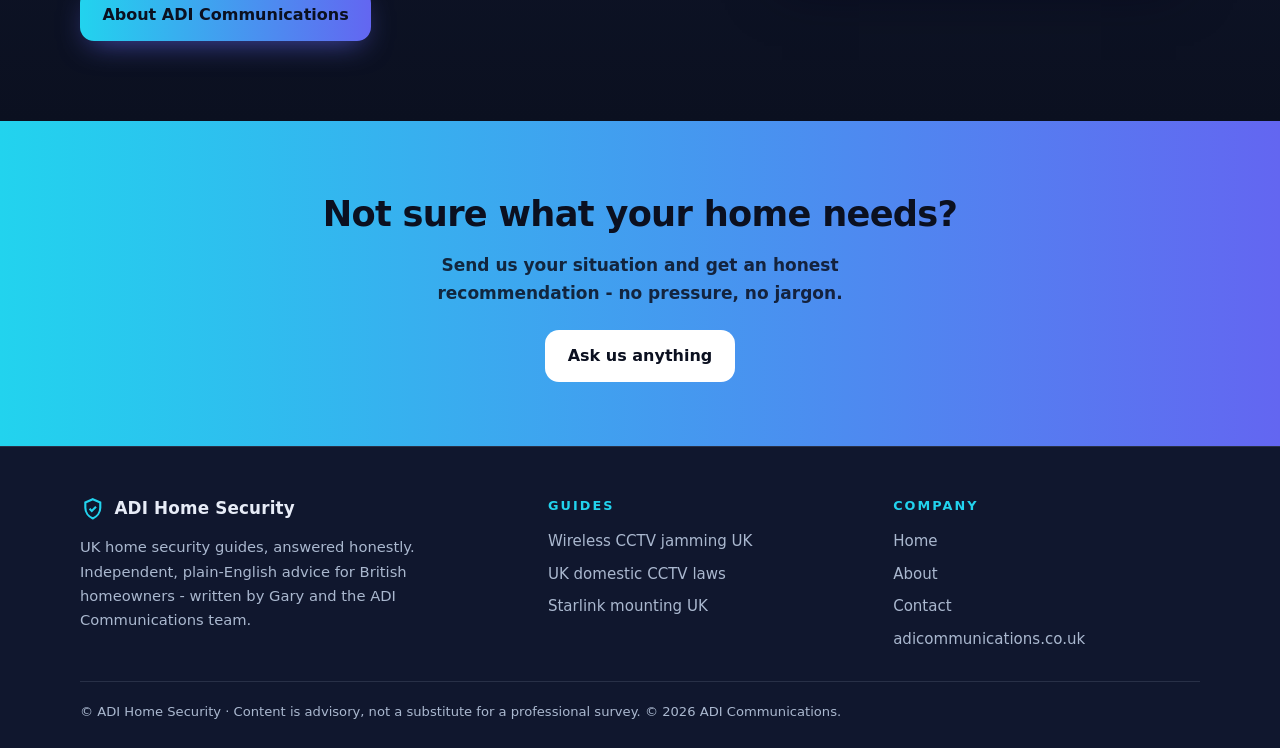
==== commit b0e8f172: "publish index.html" ====
--- a/index.html
+++ b/index.html
@@ -69,6 +69,14 @@
     <span class="chip" style="--c:#818cf8">CCTV &amp; WiFi</span>
     <h3><a href="news/why-battery-wireless-cctv-fails-uk/">Wireless CCTV Jamming UK: Why Battery Cameras Fail</a></h3>
     <p>Can wireless CCTV jamming disable home security cameras? Understand RF interference, deauth attacks, local storage,…</p>
+    <div class="meta">Gary · ADI Communications · 3 min read</div>
+  </div>
+</article><article class="card">
+  <a class="card-img" href="news/cctv-installation-cost-guide-uk/" aria-label="Read: CCTV Installation Cost UK (2026 Price &amp; Packages Guide)"><img src="assets/og-cctv-installation-cost-guide-uk.png" srcset="assets/og-cctv-installation-cost-guide-uk-640.jpg 640w, assets/og-cctv-installation-cost-guide-uk.png 1200w" sizes="(max-width:840px) 92vw, 340px" alt="CCTV Installation Cost UK (2026 Price &amp; Packages Guide)" loading="lazy" width="640" height="336"></a>
+  <div class="card-body">
+    <span class="chip" style="--c:#f59e0b">Pricing &amp; Costs</span>
+    <h3><a href="news/cctv-installation-cost-guide-uk/">CCTV Installation Cost UK (2026 Price &amp; Packages Guide)</a></h3>
+    <p>Transparent UK CCTV installation costs for 2026. 2-camera (£495), 4-camera ColorVu (£695), 8-camera commercial…</p>
     <div class="meta">Gary · ADI Communications · 3 min read</div>
   </div>
 </article><article class="card">
--- a/assets/style.css
+++ b/assets/style.css
@@ -8,7 +8,7 @@
 *{box-sizing:border-box;margin:0;padding:0}
 html{scroll-behavior:smooth;-webkit-text-size-adjust:100%}
 body{font-family:var(--ff);background:var(--ink);color:var(--txt);line-height:1.65;font-size:17px}
-img{max-width:100%;display:block}
+img{max-width:100%;height:auto;display:block}
 a{color:inherit;text-decoration:none}
 ::selection{background:var(--ind);color:#fff}
 
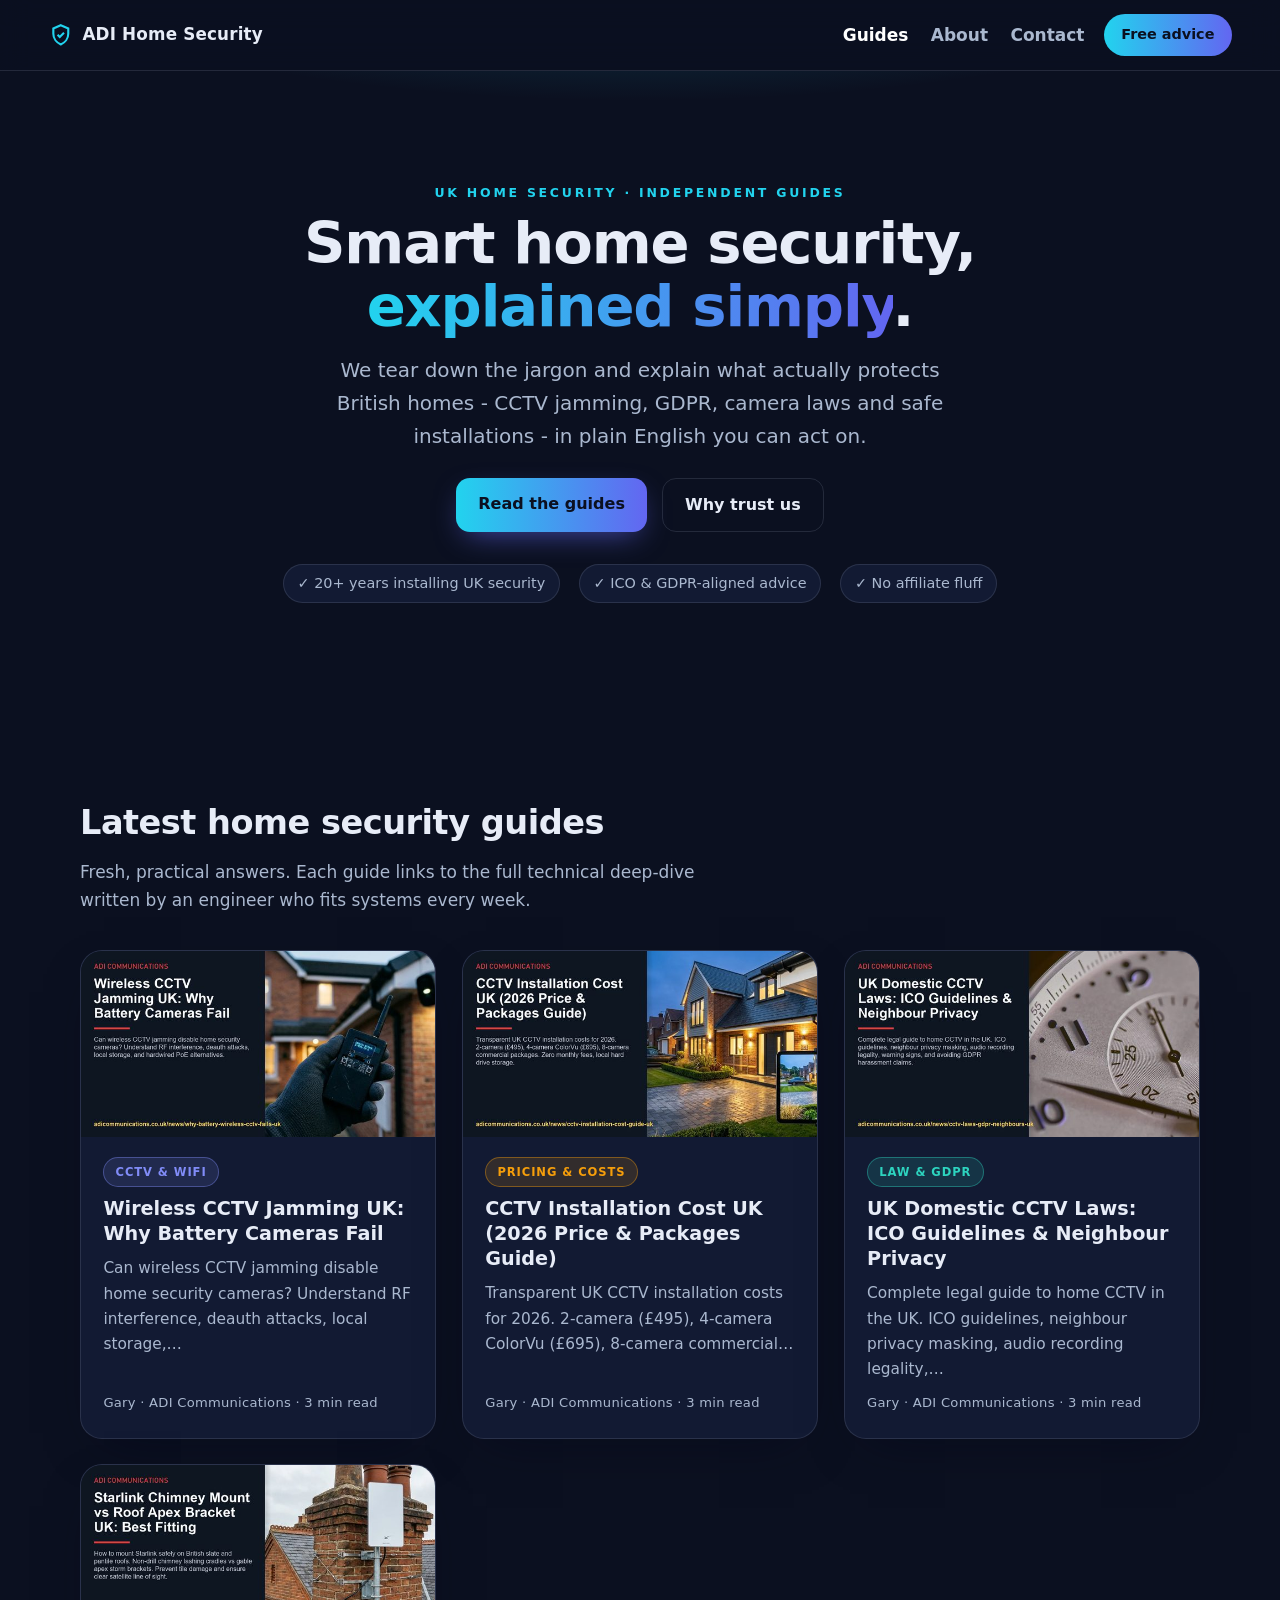
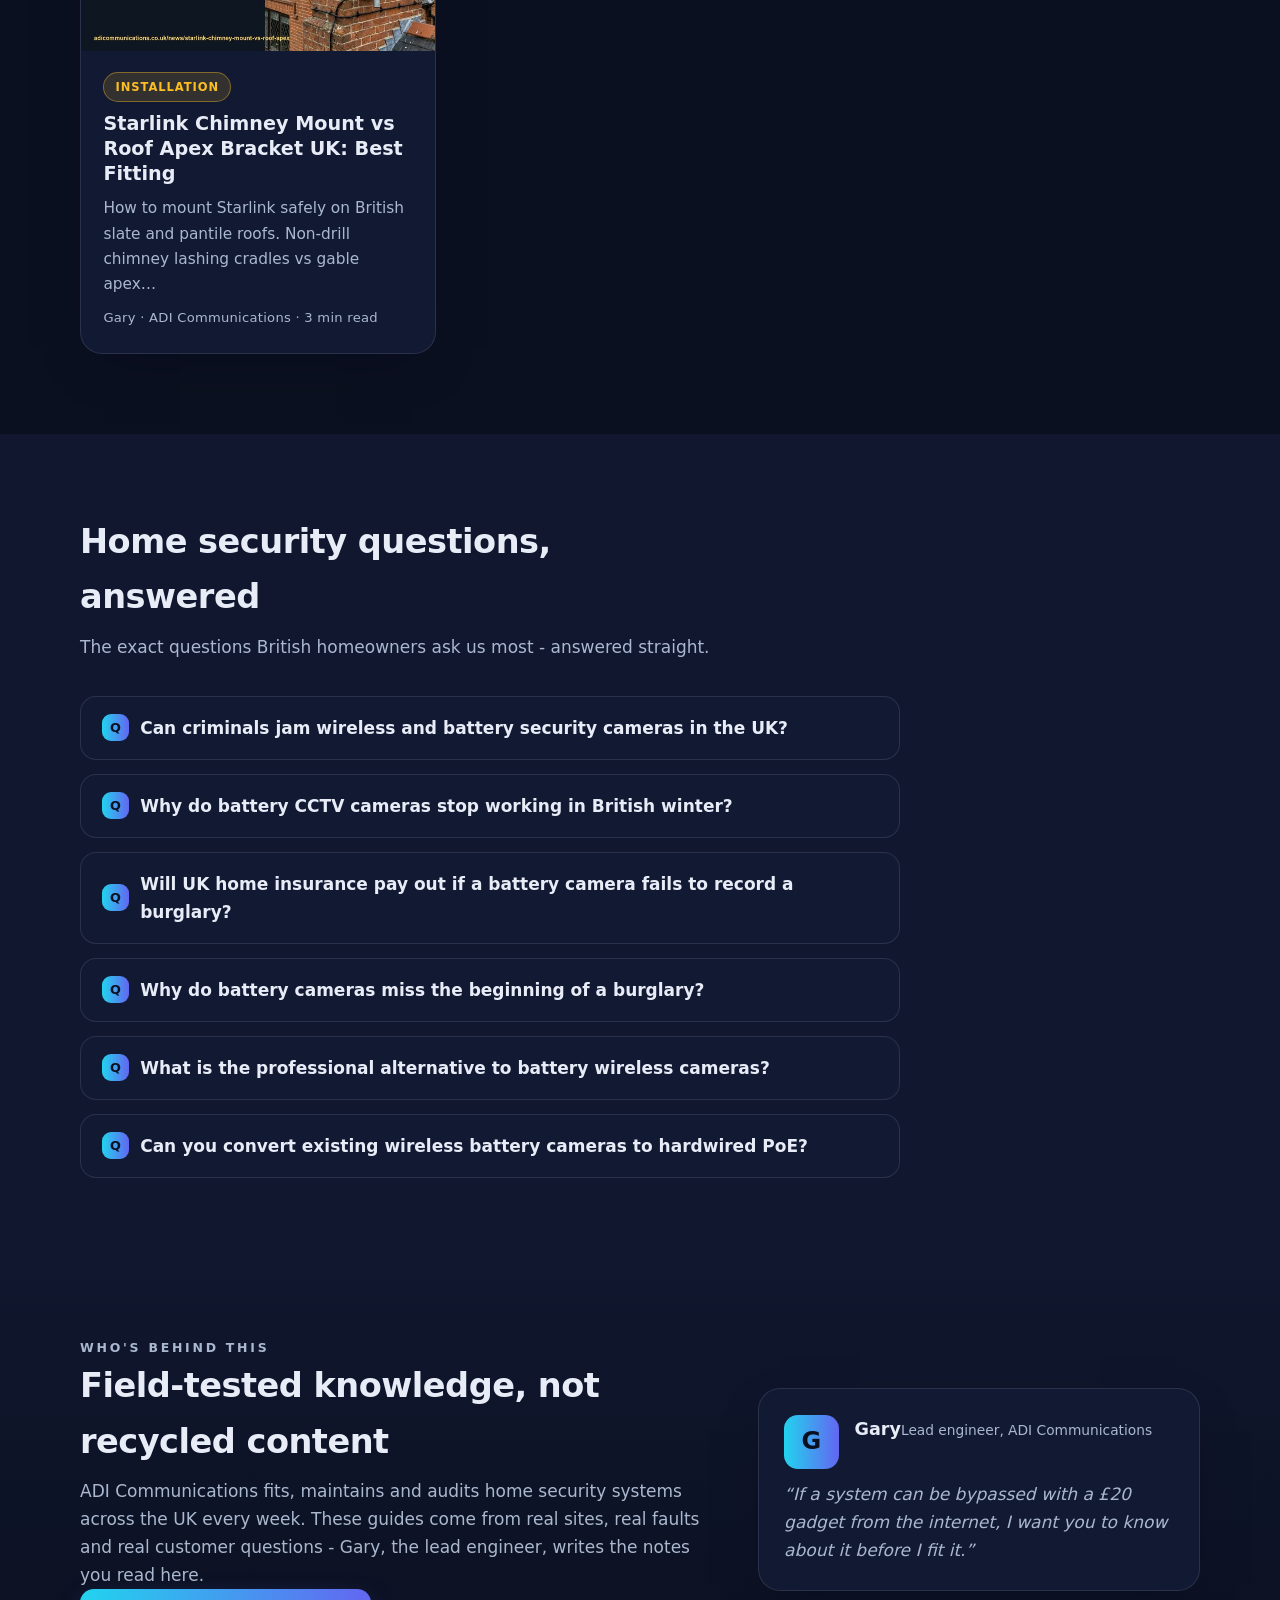
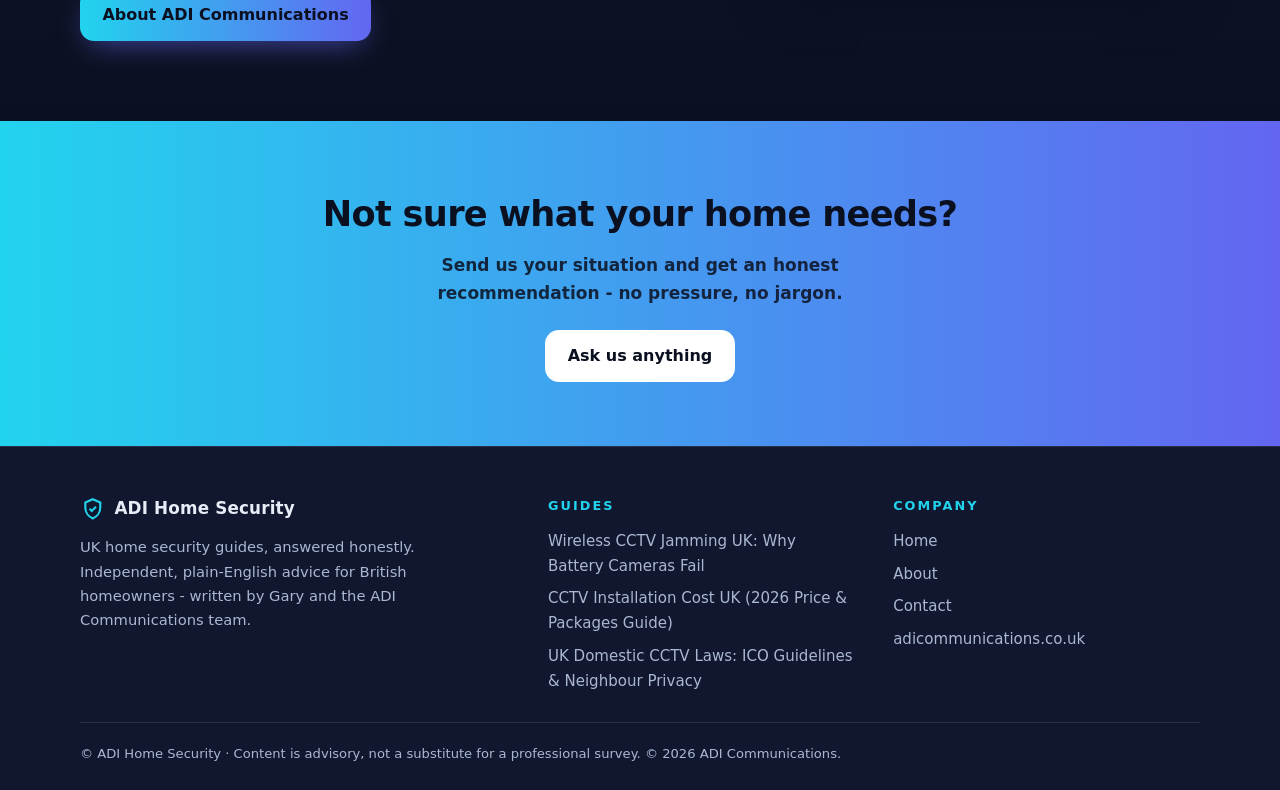
==== commit 2e383a25: "publish index.html" ====
--- a/index.html
+++ b/index.html
@@ -140,9 +140,7 @@
       <p>UK home security guides, answered honestly. Independent, plain-English advice for British homeowners - written by Gary and the ADI Communications team.</p>
     </div>
     <div class="foot-b"><h3>Guides</h3>
-      <a href="news/why-battery-wireless-cctv-fails-uk/">Wireless CCTV jamming UK</a>
-      <a href="news/cctv-laws-gdpr-neighbours-uk/">UK domestic CCTV laws</a>
-      <a href="news/starlink-chimney-mount-vs-roof-apex/">Starlink mounting UK</a>
+      <a href="news/why-battery-wireless-cctv-fails-uk/">Wireless CCTV Jamming UK: Why Battery Cameras Fail</a><a href="news/cctv-installation-cost-guide-uk/">CCTV Installation Cost UK (2026 Price &amp; Packages Guide)</a><a href="news/cctv-laws-gdpr-neighbours-uk/">UK Domestic CCTV Laws: ICO Guidelines &amp; Neighbour Privacy</a>
     </div>
     <div class="foot-c"><h3>Company</h3>
       <a href="index.html">Home</a><a href="about.html">About</a><a href="contact.html">Contact</a>
--- a/assets/style.css
+++ b/assets/style.css
@@ -100,6 +100,10 @@
 .covers li{background:var(--panel);border:1px solid var(--line);border-radius:12px;padding:.75rem 1rem;color:var(--txt);font-size:.95rem}
 .covers li::before{content:"→ ";color:var(--acc);font-weight:800}
 .related{margin-top:2.2rem;padding-top:1.2rem;border-top:1px solid var(--line);color:var(--mut);font-size:.9rem}
+.elsewhere{margin-top:1.4rem;padding:.9rem 1.1rem;background:var(--panel);border:1px solid var(--line);border-radius:12px;color:var(--mut);font-size:.92rem}
+.elsewhere strong{color:var(--txt)}
+.elsewhere a{color:var(--ind);text-decoration:none}
+.elsewhere a:hover{text-decoration:underline}
 .chip-link{display:inline-block;margin:.4rem .5rem 0 0;background:var(--panel);border:1px solid var(--line);padding:.4rem .8rem;border-radius:999px;color:var(--txt)}
 .chip-link:hover{border-color:var(--ind)}
 .art-aside{position:sticky;top:5.5rem;display:flex;flex-direction:column;gap:1rem}
